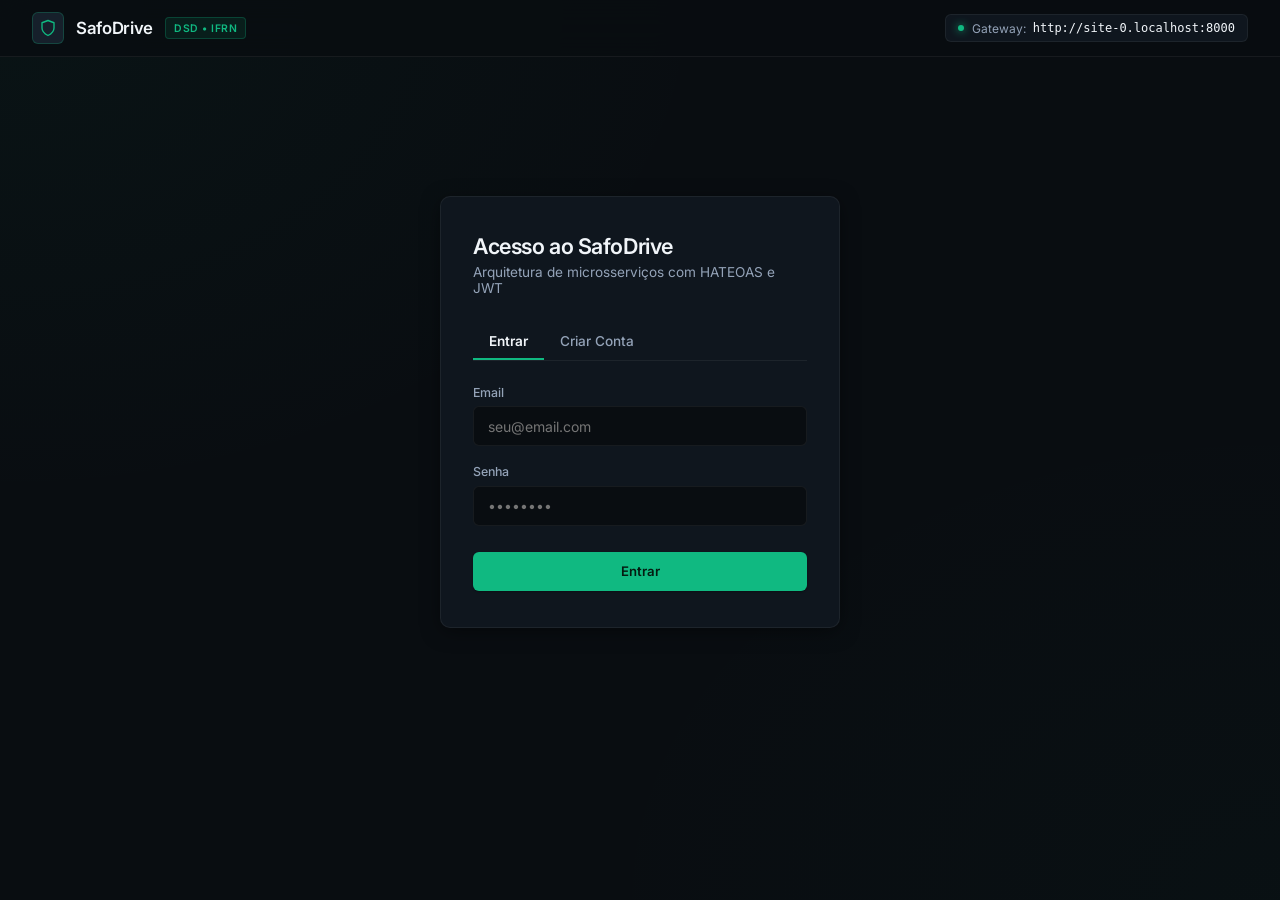
==== frontend/index.html @ 40f110cf "feat(frontend): implementar código para acessos do cliente" ====
<!DOCTYPE html>
<html lang="pt-BR">
<head>
  <meta charset="UTF-8">
  <meta name="viewport" content="width=device-width, initial-scale=1.0">
  <title>SafoDrive — Armazenamento Distribuído</title>
  <!-- Google Fonts: Inter -->
  <link rel="preconnect" href="https://fonts.googleapis.com">
  <link rel="preconnect" href="https://fonts.gstatic.com" crossorigin>
  <link href="https://fonts.googleapis.com/css2?family=Inter:wght@400;500;600;700&family=JetBrains+Mono:wght@400;500&display=swap" rel="stylesheet">
  <link rel="stylesheet" href="css/style.css">
</head>
<body>

  <!-- Barra de Navegação -->
  <header class="navbar">
    <div class="nav-container">
      <a href="#" class="brand">
        <div class="brand-icon">
          <!-- Ícone Escudo / Servidor SVG -->
          <svg class="icon" viewBox="0 0 24 24">
            <path d="M12 22s8-4 8-10V5l-8-3-8 3v7c0 6 8 10 8 10z"/>
          </svg>
        </div>
        <span class="brand-title">SafoDrive</span>
        <span class="brand-tag">DSD • IFRN</span>
      </a>

      <div class="nav-right">
        <!-- Indicador de IP do Gateway -->
        <button id="btn-config-server" class="server-indicator" title="Clique para alterar o endereço do Gateway">
          <span class="status-dot"></span>
          <span>Gateway:</span>
          <span id="current-server-url" style="color:var(--text-primary); font-family:monospace;">http://127.0.0.1:8000</span>
        </button>

        <!-- Informações do Usuário Logado -->
        <div id="user-nav-info" class="user-profile" style="display: none;">
          <div class="avatar" id="nav-avatar">U</div>
          <span id="nav-username" class="username">rubens</span>
          <span id="nav-plan" class="plan-badge">PRO</span>
          <button id="btn-logout" class="btn btn-ghost btn-icon-only" title="Encerrar Sessão">
            <svg class="icon icon-sm" viewBox="0 0 24 24">
              <path d="M9 21H5a2 2 0 0 1-2-2V5a2 2 0 0 1 2-2h4"/>
              <polyline points="16 17 21 12 16 7"/>
              <line x1="21" y1="12" x2="9" y2="12"/>
            </svg>
          </button>
        </div>
      </div>
    </div>
  </header>

  <!-- Conteúdo Principal -->
  <main class="main-wrapper">

    <!-- TELA 1: AUTENTICAÇÃO (LOGIN / REGISTRO) -->
    <section id="auth-section" class="auth-wrapper">
      <div class="auth-card">
        <h1 class="auth-title">Acesso ao SafoDrive</h1>
        <p class="auth-subtitle">Arquitetura de microsserviços com HATEOAS e JWT</p>

        <!-- Abas -->
        <div class="tabs-nav">
          <button id="tab-login" class="tab-btn active">Entrar</button>
          <button id="tab-register" class="tab-btn">Criar Conta</button>
        </div>

        <!-- Formulário de Login -->
        <form id="form-login">
          <div class="form-group">
            <label class="form-label" for="login-email">Email</label>
            <input type="email" id="login-email" class="form-input" placeholder="seu@email.com" required>
          </div>
          <div class="form-group">
            <label class="form-label" for="login-pass">Senha</label>
            <input type="password" id="login-pass" class="form-input" placeholder="••••••••" required>
          </div>
          <button type="submit" class="btn btn-primary" style="width: 100%; padding: 0.75rem; margin-top: 0.5rem;">
            Entrar
          </button>
        </form>

        <!-- Formulário de Registro -->
        <form id="form-register" style="display: none;">
          <div class="form-group">
            <label class="form-label" for="reg-user">Usuário</label>
            <input type="text" id="reg-user" class="form-input" placeholder="ex: rubens" required>
          </div>
          <div class="form-group">
            <label class="form-label" for="reg-email">Email</label>
            <input type="email" id="reg-email" class="form-input" placeholder="seu@email.com" required>
          </div>
          <div class="form-group">
            <label class="form-label" for="reg-pass">Senha</label>
            <input type="password" id="reg-pass" class="form-input" placeholder="Mínimo 6 caracteres" required>
          </div>
          <div class="form-group">
            <label class="form-label" for="reg-plan">Cota de Armazenamento</label>
            <select id="reg-plan" class="form-select">
              <option value="free">Plano Free (15 MB)</option>
              <option value="pro">Plano Pro (50 MB)</option>
              <option value="enterprise">Plano Enterprise (100 MB)</option>
            </select>
          </div>
          <button type="submit" class="btn btn-primary" style="width: 100%; padding: 0.75rem; margin-top: 0.5rem;">
            Criar Conta
          </button>
        </form>
      </div>
    </section>

    <!-- TELA 2: DASHBOARD (AUTENTICADO) -->
    <section id="app-section" style="display: none;">

      <!-- Painel de Topo: 2 Colunas (Cota e Upload) -->
      <div class="top-dashboard">

        <!-- Card 1: Armazenamento e Cota -->
        <div class="panel-card">
          <div class="panel-card-header">
            <div class="panel-card-title">
              <svg class="icon icon-sm" viewBox="0 0 24 24">
                <ellipse cx="12" cy="5" rx="9" ry="3"/>
                <path d="M21 12c0 1.66-4 3-9 3s-9-1.34-9-3"/>
                <path d="M3 5v14c0 1.66 4 3 9 3s9-1.34 9-3V5"/>
              </svg>
              <span>Armazenamento</span>
            </div>
            <button id="btn-inspect-quota" class="btn btn-ghost" style="font-size: 0.7rem; padding: 0.25rem 0.5rem;" title="Inspecionar Payload HATEOAS">
              <svg class="icon icon-sm" viewBox="0 0 24 24"><path d="M10 13a5 5 0 0 0 7.54.54l3-3a5 5 0 0 0-7.07-7.07l-1.72 1.71"/><path d="M14 11a5 5 0 0 0-7.54-.54l-3 3a5 5 0 0 0 7.07 7.07l1.71-1.71"/></svg>
              <span>HATEOAS</span>
            </button>
          </div>

          <div>
            <div class="quota-values">
              <span id="quota-used" class="quota-used">0.00 MB</span>
              <span id="quota-total" class="quota-limit">de 50.0 MB</span>
            </div>
            <div class="progress-track">
              <div id="quota-bar-fill" class="progress-bar" style="width: 0%;"></div>
            </div>
            <div class="quota-footer">
              <span>Uso do espaço</span>
              <span id="quota-percent">0%</span>
            </div>
          </div>
        </div>

        <!-- Card 2: Enviar Arquivo (Dropzone) -->
        <div class="panel-card">
          <div class="panel-card-header">
            <div class="panel-card-title">
              <svg class="icon icon-sm" viewBox="0 0 24 24">
                <path d="M21 15v4a2 2 0 0 1-2 2H5a2 2 0 0 1-2-2v-4"/>
                <polyline points="17 8 12 3 7 8"/>
                <line x1="12" y1="3" x2="12" y2="15"/>
              </svg>
              <span>Upload de Arquivo</span>
            </div>
          </div>

          <div id="dropzone" class="dropzone">
            <svg class="icon icon-lg" viewBox="0 0 24 24" style="color:var(--accent-primary);">
              <path d="M4 14.899A7 7 0 1 1 15.71 8h1.79a4.5 4.5 0 0 1 2.5 8.242"/>
              <path d="M12 12v9"/>
              <path d="m16 16-4-4-4 4"/>
            </svg>
            <span class="dropzone-label">Arraste arquivos aqui para enviar</span>
            <span class="dropzone-sublabel">ou clique para selecionar no computador</span>
            <input type="file" id="file-input" style="display: none;">
          </div>

          <div id="upload-progress" style="display:none; margin-top:0.5rem; font-size:0.75rem; color:var(--accent-primary); text-align:center;">
            Enviando...
          </div>
        </div>

      </div>

      <!-- Seção de Arquivos (com Margem Clara e Título) -->
      <section class="files-section">
        
        <div class="section-header">
          <div class="section-title-group">
            <h2>
              <svg class="icon" viewBox="0 0 24 24">
                <path d="M22 19a2 2 0 0 1-2 2H4a2 2 0 0 1-2-2V5a2 2 0 0 1 2-2h5l2 3h9a2 2 0 0 1 2 2z"/>
              </svg>
              <span>Arquivos Armazenados</span>
            </h2>
            <p>Ações e links de navegação gerenciados dinamicamente via HATEOAS</p>
          </div>

          <div class="filter-bar">
            <div class="search-field">
              <svg class="icon icon-sm" viewBox="0 0 24 24">
                <circle cx="11" cy="11" r="8"/>
                <line x1="21" y1="21" x2="16.65" y2="16.65"/>
              </svg>
              <input type="text" id="search-files" placeholder="Filtrar arquivos...">
            </div>

            <button id="btn-refresh" class="btn btn-ghost" title="Recarregar lista">
              <svg class="icon icon-sm" viewBox="0 0 24 24">
                <polyline points="23 4 23 10 17 10"/>
                <path d="M20.49 15a9 9 0 1 1-2.12-9.36L23 10"/>
              </svg>
              <span>Atualizar</span>
            </button>
          </div>
        </div>

        <!-- Grade de Arquivos -->
        <div id="files-container" class="files-grid">
          <!-- Injetado dinamicamente -->
        </div>

      </section>

    </section>

  </main>

  <!-- MODAL: HATEOAS JSON -->
  <div id="json-modal" class="modal-overlay">
    <div class="modal-card">
      <div class="modal-top">
        <h3 id="json-modal-title" class="modal-title">
          <svg class="icon icon-sm" viewBox="0 0 24 24"><path d="M10 13a5 5 0 0 0 7.54.54l3-3a5 5 0 0 0-7.07-7.07l-1.72 1.71"/><path d="M14 11a5 5 0 0 0-7.54-.54l-3 3a5 5 0 0 0 7.07 7.07l1.71-1.71"/></svg>
          <span>HATEOAS Payload</span>
        </h3>
        <button class="btn btn-ghost btn-icon-only modal-close">&times;</button>
      </div>
      <p style="font-size: 0.775rem; color: var(--text-secondary); margin-bottom: 0.75rem;">
        Resposta emitida pelo Gateway com hiperlinks contextuais (Richardson Nível 3):
      </p>
      <pre id="json-viewer" class="json-box"></pre>
    </div>
  </div>

  <!-- MODAL: PREVIEW DE MÍDIA -->
  <div id="preview-modal" class="modal-overlay">
    <div class="modal-card" style="max-width: 780px;">
      <div class="modal-top">
        <h3 id="preview-title" class="modal-title">
          <svg class="icon icon-sm" viewBox="0 0 24 24"><path d="M1 12s4-8 11-8 11 8 11 8-4 8-11 8-11-8-11-8z"/><circle cx="12" cy="12" r="3"/></svg>
          <span>Visualização</span>
        </h3>
        <button class="btn btn-ghost btn-icon-only modal-close">&times;</button>
      </div>
      <div id="preview-container"></div>
    </div>
  </div>

  <!-- Container de Toasts -->
  <div id="toast-container" class="toast-container"></div>

  <!-- Scripts -->
  <script src="js/api.js"></script>
  <script src="js/app.js"></script>
</body>
</html>
---- frontend/css/style.css ----
:root {
  /* Paleta Base - Dark Minimalista */
  --bg-app: #090d11;
  --bg-surface: #0f161e;
  --bg-surface-elevated: #16202b;
  --bg-surface-hover: #1c2937;
  
  --border-subtle: rgba(255, 255, 255, 0.06);
  --border-medium: rgba(255, 255, 255, 0.12);
  --border-focus: #10b981;

  /* Cores de Destaque - Esmeralda Técnico */
  --accent-primary: #10b981;
  --accent-primary-hover: #059669;
  --accent-subtle: rgba(16, 185, 129, 0.1);
  --accent-border: rgba(16, 185, 129, 0.25);

  /* Tipografia */
  --text-primary: #f1f5f9;
  --text-secondary: #94a3b8;
  --text-tertiary: #64748b;

  --status-danger: #ef4444;
  --status-danger-subtle: rgba(239, 68, 68, 0.1);
  --status-warning: #f59e0b;

  --radius-xs: 4px;
  --radius-sm: 6px;
  --radius-md: 10px;
  --radius-lg: 14px;
  --radius-full: 9999px;

  --shadow-card: 0 4px 20px -2px rgba(0, 0, 0, 0.5);
  --shadow-elevated: 0 10px 30px -4px rgba(0, 0, 0, 0.6);

  --transition-fast: 0.15s cubic-bezier(0.4, 0, 0.2, 1);
  --transition-normal: 0.25s cubic-bezier(0.4, 0, 0.2, 1);
}

* {
  margin: 0;
  padding: 0;
  box-sizing: border-box;
  font-family: 'Inter', -apple-system, BlinkMacSystemFont, 'Segoe UI', Roboto, sans-serif;
  -webkit-font-smoothing: antialiased;
}

body {
  background-color: var(--bg-app);
  color: var(--text-primary);
  min-height: 100vh;
  display: flex;
  flex-direction: column;
  background-image: 
    radial-gradient(at 0% 0%, rgba(16, 185, 129, 0.04) 0px, transparent 40%),
    radial-gradient(at 100% 100%, rgba(16, 185, 129, 0.02) 0px, transparent 40%);
  background-attachment: fixed;
}

/* Scrollbar Minimalista */
::-webkit-scrollbar {
  width: 6px;
  height: 6px;
}
::-webkit-scrollbar-track {
  background: var(--bg-app);
}
::-webkit-scrollbar-thumb {
  background: var(--bg-surface-hover);
  border-radius: var(--radius-full);
}
::-webkit-scrollbar-thumb:hover {
  background: var(--border-medium);
}

/* SVG Icon Helper */
.icon {
  width: 18px;
  height: 18px;
  stroke: currentColor;
  stroke-width: 1.8;
  stroke-linecap: round;
  stroke-linejoin: round;
  fill: none;
  flex-shrink: 0;
}

.icon-sm {
  width: 14px;
  height: 14px;
}

.icon-lg {
  width: 24px;
  height: 24px;
}

.icon-xl {
  width: 32px;
  height: 32px;
  stroke-width: 1.5;
}

/* Header & Navbar */
.navbar {
  position: sticky;
  top: 0;
  z-index: 100;
  background: rgba(9, 13, 17, 0.85);
  backdrop-filter: blur(16px);
  -webkit-backdrop-filter: blur(16px);
  border-bottom: 1px solid var(--border-subtle);
  padding: 0.75rem 2rem;
}

.nav-container {
  max-width: 1300px;
  margin: 0 auto;
  display: flex;
  justify-content: space-between;
  align-items: center;
}

.brand {
  display: flex;
  align-items: center;
  gap: 0.75rem;
  text-decoration: none;
  color: var(--text-primary);
}

.brand-icon {
  width: 32px;
  height: 32px;
  background: var(--bg-surface-elevated);
  border: 1px solid var(--accent-border);
  border-radius: var(--radius-sm);
  display: flex;
  align-items: center;
  justify-content: center;
  color: var(--accent-primary);
}

.brand-title {
  font-size: 1.05rem;
  font-weight: 600;
  letter-spacing: -0.02em;
}

.brand-tag {
  font-size: 0.65rem;
  font-weight: 600;
  letter-spacing: 0.05em;
  text-transform: uppercase;
  padding: 0.2rem 0.5rem;
  background: var(--accent-subtle);
  color: var(--accent-primary);
  border: 1px solid var(--accent-border);
  border-radius: var(--radius-xs);
}

.nav-right {
  display: flex;
  align-items: center;
  gap: 0.75rem;
}

.server-indicator {
  display: flex;
  align-items: center;
  gap: 0.45rem;
  font-size: 0.75rem;
  color: var(--text-secondary);
  background: var(--bg-surface);
  border: 1px solid var(--border-subtle);
  padding: 0.35rem 0.75rem;
  border-radius: var(--radius-sm);
  cursor: pointer;
  transition: all var(--transition-fast);
}

.server-indicator:hover {
  border-color: var(--border-medium);
  color: var(--text-primary);
}

.status-dot {
  width: 6px;
  height: 6px;
  border-radius: var(--radius-full);
  background: var(--accent-primary);
  box-shadow: 0 0 8px var(--accent-primary);
}

.user-profile {
  display: flex;
  align-items: center;
  gap: 0.5rem;
  background: var(--bg-surface);
  border: 1px solid var(--border-subtle);
  padding: 0.3rem 0.6rem;
  border-radius: var(--radius-sm);
}

.avatar {
  width: 24px;
  height: 24px;
  border-radius: var(--radius-xs);
  background: var(--bg-surface-elevated);
  border: 1px solid var(--border-medium);
  color: var(--text-primary);
  font-size: 0.75rem;
  font-weight: 600;
  display: flex;
  align-items: center;
  justify-content: center;
}

.username {
  font-size: 0.8rem;
  font-weight: 500;
  color: var(--text-primary);
}

.plan-badge {
  font-size: 0.65rem;
  font-weight: 600;
  text-transform: uppercase;
  padding: 0.1rem 0.4rem;
  border-radius: var(--radius-xs);
  background: var(--accent-subtle);
  color: var(--accent-primary);
}

/* Layout Principal */
.main-wrapper {
  max-width: 1300px;
  margin: 0 auto;
  padding: 2.5rem 2rem;
  flex: 1;
  width: 100%;
}

/* Botões */
.btn {
  display: inline-flex;
  align-items: center;
  justify-content: center;
  gap: 0.45rem;
  padding: 0.55rem 0.95rem;
  font-size: 0.825rem;
  font-weight: 500;
  border-radius: var(--radius-sm);
  border: 1px solid transparent;
  cursor: pointer;
  transition: all var(--transition-fast);
  text-decoration: none;
  line-height: 1;
}

.btn-primary {
  background: var(--accent-primary);
  color: #051b11;
  font-weight: 600;
  box-shadow: 0 1px 2px rgba(0, 0, 0, 0.3);
}
.btn-primary:hover {
  background: var(--accent-primary-hover);
}

.btn-ghost {
  background: transparent;
  color: var(--text-secondary);
  border-color: var(--border-subtle);
}
.btn-ghost:hover {
  background: var(--bg-surface-hover);
  color: var(--text-primary);
  border-color: var(--border-medium);
}

.btn-danger-ghost {
  background: transparent;
  color: var(--text-tertiary);
  border-color: transparent;
}
.btn-danger-ghost:hover {
  background: var(--status-danger-subtle);
  color: var(--status-danger);
  border-color: rgba(239, 68, 68, 0.2);
}

.btn-icon-only {
  width: 30px;
  height: 30px;
  padding: 0;
  border-radius: var(--radius-sm);
}

/* Auth View */
.auth-wrapper {
  display: flex;
  justify-content: center;
  align-items: center;
  min-height: 70vh;
}

.auth-card {
  width: 100%;
  max-width: 400px;
  background: var(--bg-surface);
  border: 1px solid var(--border-subtle);
  border-radius: var(--radius-md);
  padding: 2.25rem 2rem;
  box-shadow: var(--shadow-card);
}

.auth-title {
  font-size: 1.35rem;
  font-weight: 600;
  letter-spacing: -0.02em;
  margin-bottom: 0.35rem;
}

.auth-subtitle {
  color: var(--text-secondary);
  font-size: 0.85rem;
  margin-bottom: 1.75rem;
}

.tabs-nav {
  display: flex;
  border-bottom: 1px solid var(--border-subtle);
  margin-bottom: 1.5rem;
}

.tab-btn {
  padding: 0.55rem 1rem;
  font-size: 0.85rem;
  font-weight: 500;
  color: var(--text-secondary);
  background: none;
  border: none;
  border-bottom: 2px solid transparent;
  cursor: pointer;
  transition: all var(--transition-fast);
}

.tab-btn.active {
  color: var(--text-primary);
  border-bottom-color: var(--accent-primary);
  font-weight: 600;
}

.form-group {
  margin-bottom: 1.15rem;
}

.form-label {
  display: block;
  font-size: 0.775rem;
  font-weight: 500;
  color: var(--text-secondary);
  margin-bottom: 0.4rem;
}

.form-input, .form-select {
  width: 100%;
  padding: 0.65rem 0.85rem;
  background: var(--bg-app);
  border: 1px solid var(--border-subtle);
  border-radius: var(--radius-sm);
  color: var(--text-primary);
  font-size: 0.875rem;
  transition: all var(--transition-fast);
}

.form-input:focus, .form-select:focus {
  outline: none;
  border-color: var(--border-focus);
  box-shadow: 0 0 0 1px var(--border-focus);
}

/* Painel de Topo: Cota & Upload em 2 Colunas */
.top-dashboard {
  display: grid;
  grid-template-columns: 1fr 1fr;
  gap: 1.5rem;
  margin-bottom: 3.5rem; /* Margem espaçosa e elegante separando da barra de busca */
}

@media (max-width: 860px) {
  .top-dashboard {
    grid-template-columns: 1fr;
    margin-bottom: 2.5rem;
  }
}

.panel-card {
  background: var(--bg-surface);
  border: 1px solid var(--border-subtle);
  border-radius: var(--radius-md);
  padding: 1.5rem;
  box-shadow: var(--shadow-card);
  display: flex;
  flex-direction: column;
  justify-content: space-between;
}

.panel-card-header {
  display: flex;
  justify-content: space-between;
  align-items: center;
  margin-bottom: 1rem;
}

.panel-card-title {
  display: flex;
  align-items: center;
  gap: 0.5rem;
  font-size: 0.9rem;
  font-weight: 600;
  color: var(--text-primary);
}

/* Barra de Cota */
.quota-values {
  display: flex;
  justify-content: space-between;
  align-items: baseline;
  margin-bottom: 0.6rem;
}

.quota-used {
  font-size: 1.4rem;
  font-weight: 600;
  letter-spacing: -0.02em;
  color: var(--text-primary);
}

.quota-limit {
  font-size: 0.825rem;
  color: var(--text-secondary);
}

.progress-track {
  width: 100%;
  height: 6px;
  background: var(--bg-app);
  border-radius: var(--radius-full);
  overflow: hidden;
  border: 1px solid var(--border-subtle);
}

.progress-bar {
  height: 100%;
  background: var(--accent-primary);
  border-radius: var(--radius-full);
  transition: width 0.4s ease;
}

.progress-bar.warning {
  background: var(--status-danger);
}

.quota-footer {
  display: flex;
  justify-content: space-between;
  font-size: 0.75rem;
  color: var(--text-tertiary);
  margin-top: 0.6rem;
}

/* Dropzone Minimalista */
.dropzone {
  border: 1px dashed var(--border-medium);
  background: rgba(255, 255, 255, 0.015);
  border-radius: var(--radius-sm);
  padding: 1.75rem 1rem;
  text-align: center;
  cursor: pointer;
  transition: all var(--transition-fast);
  display: flex;
  flex-direction: column;
  align-items: center;
  justify-content: center;
  gap: 0.4rem;
}

.dropzone:hover, .dropzone.dragover {
  border-color: var(--accent-primary);
  background: var(--accent-subtle);
}

.dropzone-label {
  font-size: 0.85rem;
  font-weight: 500;
  color: var(--text-primary);
}

.dropzone-sublabel {
  font-size: 0.75rem;
  color: var(--text-tertiary);
}

/* Área de Arquivos */
.files-section {
  display: flex;
  flex-direction: column;
  gap: 1rem;
}

.section-header {
  display: flex;
  justify-content: space-between;
  align-items: flex-end;
  border-bottom: 1px solid var(--border-subtle);
  padding-bottom: 1rem;
  margin-bottom: 0.5rem;
}

.section-title-group h2 {
  font-size: 1.15rem;
  font-weight: 600;
  letter-spacing: -0.01em;
  color: var(--text-primary);
  display: flex;
  align-items: center;
  gap: 0.5rem;
}

.section-title-group p {
  font-size: 0.775rem;
  color: var(--text-tertiary);
  margin-top: 0.2rem;
}

.filter-bar {
  display: flex;
  gap: 0.75rem;
  align-items: center;
}

.search-field {
  position: relative;
  width: 280px;
}

.search-field input {
  width: 100%;
  padding: 0.55rem 0.8rem 0.55rem 2.2rem;
  background: var(--bg-surface);
  border: 1px solid var(--border-subtle);
  border-radius: var(--radius-sm);
  color: var(--text-primary);
  font-size: 0.825rem;
  transition: all var(--transition-fast);
}

.search-field input:focus {
  outline: none;
  border-color: var(--accent-primary);
}

.search-field .icon {
  position: absolute;
  left: 0.75rem;
  top: 50%;
  transform: translateY(-50%);
  color: var(--text-tertiary);
}

/* Grade de Arquivos */
.files-grid {
  display: grid;
  grid-template-columns: repeat(auto-fill, minmax(240px, 1fr));
  gap: 1rem;
  min-width: 0;
  width: 100%;
}

.file-card {
  background: var(--bg-surface);
  border: 1px solid var(--border-subtle);
  border-radius: var(--radius-sm);
  padding: 1rem;
  display: flex;
  flex-direction: column;
  justify-content: space-between;
  transition: all var(--transition-fast);
  min-width: 0; /* Previne expansão por conteúdo filho */
  overflow: hidden;
}

.file-card > div {
  min-width: 0;
  width: 100%;
}

.file-card:hover {
  border-color: var(--border-medium);
  background: var(--bg-surface-elevated);
  transform: translateY(-2px);
  box-shadow: var(--shadow-card);
}

.file-card-top {
  display: flex;
  align-items: flex-start;
  justify-content: space-between;
  gap: 0.5rem;
  margin-bottom: 0.85rem;
  min-width: 0;
}

.file-type-pill {
  font-size: 0.65rem;
  font-weight: 700;
  text-transform: uppercase;
  padding: 0.2rem 0.45rem;
  border-radius: var(--radius-xs);
  background: var(--bg-surface-hover);
  color: var(--text-secondary);
  border: 1px solid var(--border-subtle);
  letter-spacing: 0.05em;
  flex-shrink: 0;
}

.file-icon-box {
  width: 36px;
  height: 36px;
  border-radius: var(--radius-xs);
  background: var(--bg-app);
  border: 1px solid var(--border-subtle);
  display: flex;
  align-items: center;
  justify-content: center;
  color: var(--text-secondary);
  flex-shrink: 0;
}

.file-name-text {
  font-size: 0.85rem;
  font-weight: 500;
  color: var(--text-primary);
  display: block;
  width: 100%;
  max-width: 100%;
  white-space: nowrap;
  overflow: hidden;
  text-overflow: ellipsis; /* Trunca com ... sem alargar o card */
  margin-bottom: 0.35rem;
}

.file-info-row {
  display: flex;
  justify-content: space-between;
  font-size: 0.725rem;
  color: var(--text-tertiary);
  margin-bottom: 1rem;
}

.file-card-actions {
  display: flex;
  align-items: center;
  gap: 0.4rem;
  border-top: 1px solid var(--border-subtle);
  padding-top: 0.75rem;
}

.file-card-actions .btn {
  flex: 1;
  padding: 0.4rem 0.5rem;
  font-size: 0.75rem;
}

/* Empty State */
.empty-state {
  text-align: center;
  padding: 4rem 1rem;
  color: var(--text-tertiary);
  grid-column: 1 / -1;
}

.empty-state .icon {
  margin-bottom: 0.75rem;
  color: var(--text-tertiary);
  opacity: 0.4;
}

.empty-state h3 {
  font-size: 0.95rem;
  font-weight: 500;
  color: var(--text-secondary);
  margin-bottom: 0.25rem;
}

.empty-state p {
  font-size: 0.8rem;
}

/* Modais */
.modal-overlay {
  position: fixed;
  inset: 0;
  background: rgba(0, 0, 0, 0.75);
  backdrop-filter: blur(8px);
  z-index: 999;
  display: none;
  align-items: center;
  justify-content: center;
  padding: 1.5rem;
}

.modal-overlay.active {
  display: flex;
}

.modal-card {
  background: var(--bg-surface);
  border: 1px solid var(--border-medium);
  border-radius: var(--radius-md);
  max-width: 650px;
  width: 100%;
  max-height: 85vh;
  overflow-y: auto;
  box-shadow: var(--shadow-elevated);
  padding: 1.5rem;
}

.modal-top {
  display: flex;
  justify-content: space-between;
  align-items: center;
  border-bottom: 1px solid var(--border-subtle);
  padding-bottom: 0.75rem;
  margin-bottom: 1rem;
}

.modal-title {
  font-size: 0.95rem;
  font-weight: 600;
  display: flex;
  align-items: center;
  gap: 0.5rem;
}

.json-box {
  background: #05080c;
  border: 1px solid var(--border-subtle);
  border-radius: var(--radius-xs);
  padding: 1rem;
  font-family: 'JetBrains Mono', 'Fira Code', 'Courier New', monospace;
  font-size: 0.8rem;
  color: #34d399;
  max-height: 380px;
  overflow: auto;
  white-space: pre-wrap;
}

/* Toasts */
.toast-container {
  position: fixed;
  bottom: 1.5rem;
  right: 1.5rem;
  z-index: 1000;
  display: flex;
  flex-direction: column;
  gap: 0.5rem;
}

.toast {
  background: var(--bg-surface-elevated);
  border: 1px solid var(--border-medium);
  padding: 0.75rem 1rem;
  border-radius: var(--radius-sm);
  font-size: 0.825rem;
  display: flex;
  align-items: center;
  gap: 0.6rem;
  box-shadow: var(--shadow-elevated);
  min-width: 280px;
  animation: toastIn 0.25s ease;
}

.toast.error {
  border-left: 3px solid var(--status-danger);
}
.toast.success {
  border-left: 3px solid var(--accent-primary);
}

@keyframes toastIn {
  from { opacity: 0; transform: translateY(10px); }
  to { opacity: 1; transform: translateY(0); }
}

/* ==========================================================
   OTIMIZAÇÃO RESPONSIVA PARA CELULARES E TELAS PEQUENAS
   ========================================================== */
@media (max-width: 768px) {
  .navbar {
    padding: 0.65rem 1rem;
  }

  .nav-container {
    flex-wrap: wrap;
    gap: 0.6rem;
  }

  .brand-title {
    font-size: 0.95rem;
  }

  .brand-tag {
    display: none;
  }

  .nav-right {
    gap: 0.4rem;
  }

  .server-indicator {
    padding: 0.3rem 0.5rem;
    font-size: 0.7rem;
    max-width: 140px;
  }

  .server-indicator span:nth-of-type(2) {
    display: none; /* Oculta a palavra 'Gateway:' no celular */
  }

  #current-server-url {
    overflow: hidden;
    text-overflow: ellipsis;
    white-space: nowrap;
    display: inline-block;
    max-width: 100px;
  }

  .user-profile {
    padding: 0.25rem 0.5rem;
  }

  .username {
    max-width: 70px;
    overflow: hidden;
    text-overflow: ellipsis;
    white-space: nowrap;
  }

  .main-wrapper {
    padding: 1.25rem 1rem;
  }

  /* Painel Superior no Celular */
  .top-dashboard {
    grid-template-columns: 1fr;
    gap: 1rem;
    margin-bottom: 2rem;
  }

  .panel-card {
    padding: 1.15rem 1rem;
  }

  .quota-used {
    font-size: 1.2rem;
  }

  .dropzone {
    padding: 1.25rem 0.75rem;
  }

  /* Cabeçalho de Arquivos e Busca no Celular */
  .section-header {
    flex-direction: column;
    align-items: stretch;
    gap: 0.85rem;
  }

  .filter-bar {
    width: 100%;
    display: flex;
    gap: 0.5rem;
  }

  .search-field {
    width: 100%;
    flex: 1;
  }

  /* Grade de Arquivos em 1 Coluna no Celular */
  .files-grid {
    grid-template-columns: 1fr;
    gap: 0.75rem;
  }

  .file-card {
    padding: 0.85rem;
  }

  .file-card-actions {
    display: flex;
    gap: 0.35rem;
  }

  .modal-card {
    padding: 1.15rem 1rem;
    max-width: 95vw;
  }

  .auth-card {
    padding: 1.75rem 1.25rem;
  }
}
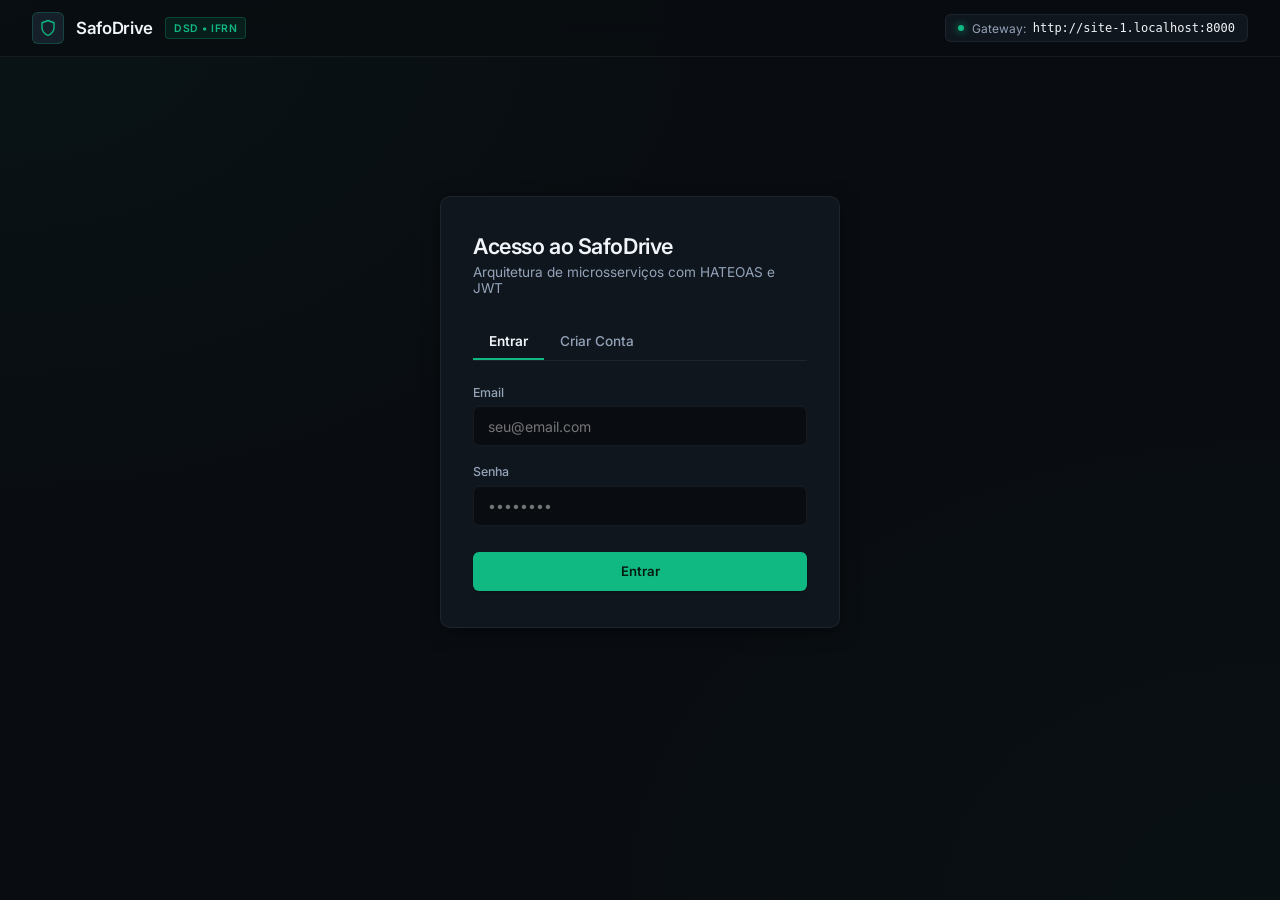
==== commit c98771f4: "feat(frontend): integrar cliente SOAP em JavaScript e modal de auditoria" ====
--- a/frontend/index.html
+++ b/frontend/index.html
@@ -254,11 +254,79 @@
     </div>
   </div>
 
+  <!-- MODAL: CERTIFICADO DE AUTENTICIDADE E INTEGRIDADE (SOAP) -->
+  <div id="soap-modal" class="modal-overlay">
+    <div class="modal-card" style="max-width: 680px;">
+      <div class="modal-top">
+        <h3 class="modal-title">
+          <svg class="icon icon-sm" viewBox="0 0 24 24"><path d="M12 22s8-4 8-10V5l-8-3-8 3v7c0 6 8 10 8 10z"/></svg>
+          <span id="soap-modal-title">Certificado de Autenticidade e Integridade</span>
+        </h3>
+        <button class="btn btn-ghost btn-icon-only modal-close">&times;</button>
+      </div>
+
+      <p style="font-size: 0.775rem; color: var(--text-secondary); margin-bottom: 0.75rem;">
+        Validação criptográfica e carimbo temporal emitidos pelo serviço notarial da aplicação:
+      </p>
+
+      <!-- Dados do Registro -->
+      <div style="background: var(--bg-primary); border: 1px solid var(--border-color); border-radius: var(--radius-sm); padding: 0.75rem; margin-bottom: 1rem;">
+        <div style="display: grid; grid-template-columns: 1fr 1fr; gap: 0.75rem; margin-bottom: 0.5rem;">
+          <div>
+            <label class="form-label">Arquivo</label>
+            <div id="soap-display-filename" style="font-weight: 600; font-size: 0.85rem; color: var(--text-primary);">-</div>
+          </div>
+          <div>
+            <label class="form-label">Protocolo de Registro</label>
+            <div id="soap-display-protocolo" style="font-family: monospace; font-size: 0.85rem; color: var(--accent-primary); font-weight: 600;">-</div>
+          </div>
+        </div>
+        <div style="margin-bottom: 0.5rem;">
+          <label class="form-label">Hash SHA-256 Registrado</label>
+          <div id="soap-display-hash" style="font-family: monospace; font-size: 0.72rem; word-break: break-all; background: var(--bg-secondary); padding: 0.35rem 0.5rem; border-radius: var(--radius-sm);">-</div>
+        </div>
+        <div style="display: grid; grid-template-columns: 1fr 1fr; gap: 0.75rem;">
+          <div>
+            <label class="form-label">Data de Emissão (UTC)</label>
+            <div id="soap-display-data" style="font-size: 0.75rem; color: var(--text-secondary);">-</div>
+          </div>
+          <div>
+            <label class="form-label">Situação</label>
+            <div id="soap-display-status" style="font-size: 0.75rem; font-weight: 600; color: #10b981;">-</div>
+          </div>
+        </div>
+      </div>
+
+      <!-- Ações de Auditoria -->
+      <div style="display: flex; gap: 0.5rem; margin-bottom: 1rem;">
+        <button id="soap-btn-auditar-sucesso" class="btn btn-primary" style="flex: 1; font-size: 0.75rem;">
+          Verificar Integridade
+        </button>
+        <button id="soap-btn-auditar-falha" class="btn btn-danger-ghost" style="flex: 1; font-size: 0.75rem;">
+          Simular Adulteração (Teste de Falha)
+        </button>
+      </div>
+
+      <!-- Botão para emitir se ainda não tiver -->
+      <button id="soap-btn-emitir-agora" class="btn btn-secondary" style="width: 100%; display: none; margin-bottom: 0.75rem; font-size: 0.8rem;">
+        Emitir Certificado de Autenticidade
+      </button>
+
+      <!-- Resposta / SOAP XML Output -->
+      <div id="soap-output-container" style="display: none; border-top: 1px solid var(--border-color); padding-top: 0.75rem;">
+        <div id="soap-status-alert" style="padding: 0.5rem 0.75rem; border-radius: var(--radius-sm); font-size: 0.8rem; margin-bottom: 0.5rem;"></div>
+        <label class="form-label">Envelope XML (Resposta SOAP)</label>
+        <pre id="soap-xml-viewer" class="json-box" style="max-height: 180px; font-size: 0.7rem;"></pre>
+      </div>
+    </div>
+  </div>
+
   <!-- Container de Toasts -->
   <div id="toast-container" class="toast-container"></div>
 
   <!-- Scripts -->
   <script src="js/api.js"></script>
+  <script src="js/soap.js"></script>
   <script src="js/app.js"></script>
 </body>
 </html>
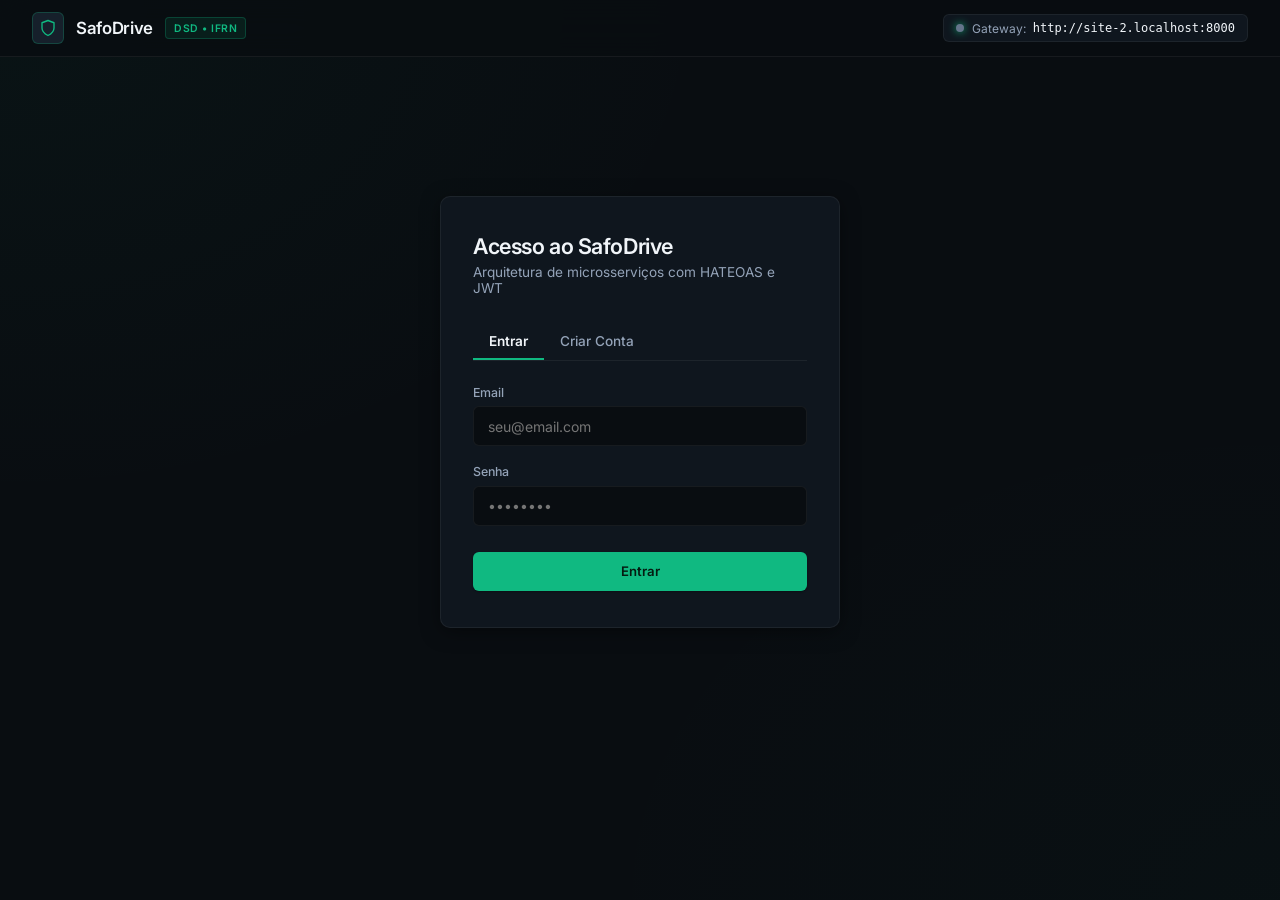
==== commit 4734bdc7: "feat(frontend): adicionar gaveta de chat em tempo real e compartilhamento de arquivos" ====
--- a/frontend/index.html
+++ b/frontend/index.html
@@ -8,7 +8,7 @@
   <link rel="preconnect" href="https://fonts.googleapis.com">
   <link rel="preconnect" href="https://fonts.gstatic.com" crossorigin>
   <link href="https://fonts.googleapis.com/css2?family=Inter:wght@400;500;600;700&family=JetBrains+Mono:wght@400;500&display=swap" rel="stylesheet">
-  <link rel="stylesheet" href="css/style.css">
+  <link rel="stylesheet" href="css/style.css?v=2">
 </head>
 <body>
 
@@ -324,9 +324,75 @@
   <!-- Container de Toasts -->
   <div id="toast-container" class="toast-container"></div>
 
+  <div id="chat-drawer" style="display: none;">
+    <div id="chat-header-bar" class="chat-header-bar">
+      <div class="chat-header-left">
+        <span id="chat-status-dot" class="status-dot"></span>
+        <span id="chat-header-title" class="chat-title-text">Mensagens da Equipe</span>
+        <span id="chat-unread-badge" class="chat-unread-badge">0</span>
+      </div>
+      <div class="chat-header-right">
+        <svg class="icon icon-sm chat-toggle-icon" viewBox="0 0 24 24"><path d="M18 15l-6-6-6 6"/></svg>
+      </div>
+    </div>
+
+    <div id="chat-drawer-body" class="chat-drawer-body">
+      <div class="chat-tabs">
+        <button id="chat-tab-global" class="chat-tab-btn active" title="Canal Geral da Equipe (Broadcast)">
+          <svg class="icon icon-sm" viewBox="0 0 24 24"><circle cx="12" cy="12" r="10"/><line x1="2" y1="12" x2="22" y2="12"/><path d="M12 2a15.3 15.3 0 0 1 4 10 15.3 15.3 0 0 1-4 10 15.3 15.3 0 0 1-4-10 15.3 15.3 0 0 1 4-10z"/></svg>
+          <span># Geral</span>
+        </button>
+        <button id="chat-tab-users" class="chat-tab-btn">
+          <svg class="icon icon-sm" viewBox="0 0 24 24"><path d="M17 21v-2a4 4 0 0 0-4-4H5a4 4 0 0 0-4 4v2"/><circle cx="9" cy="7" r="4"/><path d="M23 21v-2a4 4 0 0 0-3-3.87"/><path d="M16 3.13a4 4 0 0 1 0 7.75"/></svg>
+          <span id="chat-online-count-label">Pessoas (0)</span>
+        </button>
+      </div>
+
+      <div id="chat-dm-bar" class="chat-dm-bar">
+        <span>Conversando com: <strong id="chat-dm-target-name"></strong></span>
+        <button id="chat-dm-back-btn" class="chat-dm-back-btn">&larr; Voltar ao Geral</button>
+      </div>
+
+      <div id="chat-messages-container" class="chat-messages-scroll">
+        <div style="font-size:0.75rem; color:var(--text-tertiary); text-align:center; margin-top:2rem;">
+          Conectando ao chat da equipe...
+        </div>
+      </div>
+
+      <div id="chat-users-container" class="chat-users-scroll"></div>
+
+      <div class="chat-drawer-footer">
+        <button id="chat-btn-attach" class="chat-btn-action" title="Compartilhar arquivo do Drive no chat">
+          <svg class="icon icon-sm" viewBox="0 0 24 24"><path d="M21.44 11.05l-9.19 9.19a6 6 0 0 1-8.49-8.49l9.19-9.19a4 4 0 0 1 5.66 5.66l-9.2 9.19a2 2 0 0 1-2.83-2.83l8.49-8.48"/></svg>
+        </button>
+        <input type="text" id="chat-input-text" class="chat-input-text" placeholder="Digite uma mensagem..." autocomplete="off">
+        <button id="chat-btn-send" class="chat-btn-action chat-btn-send" title="Enviar mensagem">
+          <svg class="icon icon-sm" viewBox="0 0 24 24"><line x1="22" y1="2" x2="11" y2="13"/><polygon points="22 2 15 22 11 13 2 9 22 2"/></svg>
+        </button>
+      </div>
+    </div>
+  </div>
+
+  <div id="chat-share-modal" class="modal-overlay">
+    <div class="modal-card" style="max-width: 480px;">
+      <div class="modal-top">
+        <h3 class="modal-title">
+          <svg class="icon icon-sm" viewBox="0 0 24 24"><path d="M21 15a2 2 0 0 1-2 2H7l-4 4V5a2 2 0 0 1 2-2h14a2 2 0 0 1 2 2z"/></svg>
+          <span>Compartilhar Arquivo no Chat</span>
+        </h3>
+        <button class="btn btn-ghost btn-icon-only modal-close">&times;</button>
+      </div>
+      <p style="font-size: 0.775rem; color: var(--text-secondary); margin-bottom: 0.75rem;">
+        Selecione um arquivo do seu Drive para enviar em tempo real na conversa:
+      </p>
+      <div id="chat-share-files-list" style="max-height: 260px; overflow-y: auto; display: flex; flex-direction: column; gap: 0.4rem; margin-bottom: 0.75rem;"></div>
+    </div>
+  </div>
+
   <!-- Scripts -->
   <script src="js/api.js"></script>
   <script src="js/soap.js"></script>
+  <script src="js/chat.js"></script>
   <script src="js/app.js"></script>
 </body>
 </html>
--- a/frontend/css/style.css
+++ b/frontend/css/style.css
@@ -57,7 +57,6 @@
   background-attachment: fixed;
 }
 
-/* Scrollbar Minimalista */
 ::-webkit-scrollbar {
   width: 6px;
   height: 6px;
@@ -381,12 +380,11 @@
   box-shadow: 0 0 0 1px var(--border-focus);
 }
 
-/* Painel de Topo: Cota & Upload em 2 Colunas */
 .top-dashboard {
   display: grid;
   grid-template-columns: 1fr 1fr;
   gap: 1.5rem;
-  margin-bottom: 3.5rem; /* Margem espaçosa e elegante separando da barra de busca */
+  margin-bottom: 3.5rem;
 }
 
 @media (max-width: 860px) {
@@ -795,9 +793,6 @@
   to { opacity: 1; transform: translateY(0); }
 }
 
-/* ==========================================================
-   OTIMIZAÇÃO RESPONSIVA PARA CELULARES E TELAS PEQUENAS
-   ========================================================== */
 @media (max-width: 768px) {
   .navbar {
     padding: 0.65rem 1rem;
@@ -827,7 +822,7 @@
   }
 
   .server-indicator span:nth-of-type(2) {
-    display: none; /* Oculta a palavra 'Gateway:' no celular */
+    display: none;
   }
 
   #current-server-url {
@@ -853,7 +848,6 @@
     padding: 1.25rem 1rem;
   }
 
-  /* Painel Superior no Celular */
   .top-dashboard {
     grid-template-columns: 1fr;
     gap: 1rem;
@@ -872,7 +866,6 @@
     padding: 1.25rem 0.75rem;
   }
 
-  /* Cabeçalho de Arquivos e Busca no Celular */
   .section-header {
     flex-direction: column;
     align-items: stretch;
@@ -890,7 +883,6 @@
     flex: 1;
   }
 
-  /* Grade de Arquivos em 1 Coluna no Celular */
   .files-grid {
     grid-template-columns: 1fr;
     gap: 0.75rem;
@@ -914,3 +906,427 @@
     padding: 1.75rem 1.25rem;
   }
 }
+
+#chat-drawer {
+  position: fixed;
+  bottom: 0;
+  right: 24px;
+  width: 360px;
+  max-width: calc(100vw - 32px);
+  height: 480px;
+  max-height: calc(100vh - 80px);
+  z-index: 999;
+  font-family: inherit;
+  display: flex;
+  flex-direction: column;
+  background: var(--bg-surface);
+  border: 1px solid var(--border-medium);
+  border-bottom: none;
+  border-radius: var(--radius-md) var(--radius-md) 0 0;
+  box-shadow: var(--shadow-elevated);
+  transform: translateY(calc(100% - 46px));
+  transition: transform 0.28s cubic-bezier(0.4, 0, 0.2, 1);
+  overflow: hidden;
+}
+
+#chat-drawer.open {
+  transform: translateY(0);
+}
+
+.chat-header-bar {
+  height: 46px;
+  flex-shrink: 0;
+  background: var(--bg-surface-elevated);
+  border-bottom: 1px solid var(--border-subtle);
+  padding: 0 0.9rem;
+  display: flex;
+  align-items: center;
+  justify-content: space-between;
+  cursor: pointer;
+  user-select: none;
+  transition: background var(--transition-fast);
+}
+
+.chat-header-bar:hover {
+  background: var(--bg-surface-hover);
+}
+
+.chat-header-left {
+  display: flex;
+  align-items: center;
+  gap: 0.5rem;
+}
+
+.status-dot {
+  width: 8px;
+  height: 8px;
+  border-radius: 50%;
+  background-color: #64748b;
+  display: inline-block;
+  flex-shrink: 0;
+}
+
+.status-dot.online {
+  background-color: var(--accent-primary);
+  box-shadow: 0 0 8px rgba(16, 185, 129, 0.6);
+  animation: pulse-green 2s infinite;
+}
+
+@keyframes pulse-green {
+  0% { transform: scale(0.95); box-shadow: 0 0 0 0 rgba(16, 185, 129, 0.7); }
+  70% { transform: scale(1); box-shadow: 0 0 0 6px rgba(16, 185, 129, 0); }
+  100% { transform: scale(0.95); box-shadow: 0 0 0 0 rgba(16, 185, 129, 0); }
+}
+
+.chat-title-text {
+  font-size: 0.825rem;
+  font-weight: 600;
+  color: var(--text-primary);
+}
+
+.chat-unread-badge {
+  background-color: var(--status-danger);
+  color: #fff;
+  font-size: 0.65rem;
+  font-weight: 700;
+  padding: 0.15rem 0.45rem;
+  border-radius: var(--radius-full);
+  display: none;
+}
+
+.chat-header-right {
+  display: flex;
+  align-items: center;
+  gap: 0.35rem;
+}
+
+.chat-toggle-icon {
+  transition: transform 0.25s ease;
+  color: var(--text-secondary);
+}
+
+#chat-drawer.open .chat-toggle-icon {
+  transform: rotate(180deg);
+}
+
+.chat-drawer-body {
+  flex: 1;
+  min-height: 0;
+  display: flex;
+  flex-direction: column;
+  background: var(--bg-surface);
+  overflow: hidden;
+}
+
+.chat-tabs {
+  height: 38px;
+  flex-shrink: 0;
+  display: flex;
+  background: var(--bg-surface-elevated);
+  border-bottom: 1px solid var(--border-subtle);
+  padding: 0.25rem 0.5rem;
+  gap: 0.35rem;
+}
+
+.chat-tab-btn {
+  flex: 1;
+  height: 100%;
+  padding: 0 0.5rem;
+  font-size: 0.725rem;
+  font-weight: 600;
+  background: transparent;
+  border: none;
+  border-radius: var(--radius-xs);
+  color: var(--text-secondary);
+  cursor: pointer;
+  transition: all var(--transition-fast);
+  display: flex;
+  align-items: center;
+  justify-content: center;
+  gap: 0.35rem;
+  white-space: nowrap;
+}
+
+.chat-tab-btn:hover {
+  color: var(--text-primary);
+  background: rgba(255, 255, 255, 0.05);
+}
+
+.chat-tab-btn.active {
+  color: var(--accent-primary);
+  background: var(--accent-subtle);
+}
+
+.chat-dm-bar {
+  height: 32px;
+  flex-shrink: 0;
+  display: none;
+  align-items: center;
+  justify-content: space-between;
+  padding: 0 0.65rem;
+  background: rgba(16, 185, 129, 0.08);
+  border-bottom: 1px solid var(--accent-border);
+  font-size: 0.725rem;
+}
+
+.chat-dm-bar.active {
+  display: flex;
+}
+
+.chat-dm-back-btn {
+  background: transparent;
+  border: none;
+  color: var(--accent-primary);
+  cursor: pointer;
+  font-size: 0.7rem;
+  font-weight: 600;
+  display: flex;
+  align-items: center;
+  gap: 0.2rem;
+}
+
+.chat-dm-back-btn:hover {
+  text-decoration: underline;
+}
+
+.chat-messages-scroll {
+  flex: 1;
+  min-height: 0;
+  overflow-y: auto;
+  padding: 0.75rem;
+  display: flex;
+  flex-direction: column;
+  gap: 0.65rem;
+}
+
+.chat-bubble {
+  max-width: 85%;
+  padding: 0.55rem 0.75rem;
+  border-radius: var(--radius-md);
+  font-size: 0.8rem;
+  line-height: 1.4;
+  word-break: break-word;
+  position: relative;
+}
+
+.chat-bubble.mine {
+  align-self: flex-end;
+  background: rgba(16, 185, 129, 0.15);
+  border: 1px solid rgba(16, 185, 129, 0.3);
+  color: var(--text-primary);
+  border-bottom-right-radius: 2px;
+}
+
+.chat-bubble.theirs {
+  align-self: flex-start;
+  background: var(--bg-surface-elevated);
+  border: 1px solid var(--border-subtle);
+  color: var(--text-primary);
+  border-bottom-left-radius: 2px;
+}
+
+.chat-bubble-sender {
+  font-size: 0.675rem;
+  font-weight: 700;
+  color: var(--accent-primary);
+  margin-bottom: 0.2rem;
+  display: flex;
+  justify-content: space-between;
+  gap: 0.5rem;
+}
+
+.chat-bubble-time {
+  font-size: 0.625rem;
+  color: var(--text-tertiary);
+  font-weight: normal;
+}
+
+.chat-file-card {
+  margin-top: 0.45rem;
+  background: var(--bg-surface);
+  border: 1px solid var(--border-medium);
+  border-radius: var(--radius-sm);
+  padding: 0.5rem 0.65rem;
+}
+
+.chat-file-header {
+  display: flex;
+  align-items: center;
+  gap: 0.45rem;
+  margin-bottom: 0.35rem;
+}
+
+.chat-file-name {
+  font-weight: 600;
+  font-size: 0.775rem;
+  color: var(--text-primary);
+  white-space: nowrap;
+  overflow: hidden;
+  text-overflow: ellipsis;
+  flex: 1;
+}
+
+.chat-file-meta {
+  font-size: 0.675rem;
+  color: var(--text-secondary);
+  display: flex;
+  align-items: center;
+  gap: 0.35rem;
+  margin-bottom: 0.45rem;
+}
+
+.chat-file-actions {
+  display: flex;
+  gap: 0.35rem;
+}
+
+.chat-file-btn {
+  flex: 1;
+  padding: 0.35rem 0.45rem;
+  font-size: 0.675rem;
+  font-weight: 600;
+  border-radius: var(--radius-xs);
+  cursor: pointer;
+  display: flex;
+  align-items: center;
+  justify-content: center;
+  gap: 0.25rem;
+  text-decoration: none;
+  transition: all var(--transition-fast);
+  white-space: nowrap;
+}
+
+.chat-file-btn-download {
+  background: var(--bg-surface-elevated);
+  border: 1px solid var(--border-subtle);
+  color: var(--text-primary);
+}
+
+.chat-file-btn-download:hover {
+  background: var(--bg-surface-hover);
+}
+
+.chat-file-btn-save {
+  background: var(--accent-primary);
+  border: 1px solid var(--accent-primary);
+  color: #000;
+}
+
+.chat-file-btn-save:hover {
+  background: var(--accent-primary-hover);
+}
+
+.chat-users-scroll {
+  flex: 1;
+  min-height: 0;
+  overflow-y: auto;
+  padding: 0.5rem;
+  display: none;
+}
+
+.chat-users-scroll.active {
+  display: flex;
+  flex-direction: column;
+  gap: 0.35rem;
+}
+
+.chat-user-row {
+  display: flex;
+  align-items: center;
+  justify-content: space-between;
+  padding: 0.45rem 0.65rem;
+  border-radius: var(--radius-sm);
+  background: var(--bg-surface-elevated);
+  border: 1px solid var(--border-subtle);
+  transition: background var(--transition-fast);
+}
+
+.chat-user-row:hover {
+  background: var(--bg-surface-hover);
+}
+
+.chat-user-info {
+  display: flex;
+  align-items: center;
+  gap: 0.5rem;
+}
+
+.chat-user-avatar {
+  width: 26px;
+  height: 26px;
+  border-radius: 50%;
+  background: var(--accent-subtle);
+  color: var(--accent-primary);
+  font-size: 0.725rem;
+  font-weight: 700;
+  display: flex;
+  align-items: center;
+  justify-content: center;
+}
+
+.chat-drawer-footer {
+  height: 52px;
+  flex-shrink: 0;
+  padding: 0.5rem;
+  background: var(--bg-surface-elevated);
+  border-top: 1px solid var(--border-subtle);
+  display: flex;
+  align-items: center;
+  gap: 0.35rem;
+}
+
+.chat-input-text {
+  flex: 1;
+  height: 34px;
+  background: var(--bg-surface);
+  border: 1px solid var(--border-medium);
+  border-radius: var(--radius-sm);
+  padding: 0 0.65rem;
+  font-size: 0.775rem;
+  color: var(--text-primary);
+  outline: none;
+  transition: border-color var(--transition-fast);
+}
+
+.chat-input-text:focus {
+  border-color: var(--accent-primary);
+}
+
+.chat-btn-action {
+  width: 34px;
+  height: 34px;
+  flex-shrink: 0;
+  display: flex;
+  align-items: center;
+  justify-content: center;
+  background: var(--bg-surface);
+  border: 1px solid var(--border-subtle);
+  border-radius: var(--radius-sm);
+  color: var(--text-secondary);
+  cursor: pointer;
+  transition: all var(--transition-fast);
+}
+
+.chat-btn-action:hover {
+  color: var(--accent-primary);
+  border-color: var(--accent-border);
+}
+
+.chat-btn-send {
+  background: var(--accent-primary);
+  border-color: var(--accent-primary);
+  color: #000;
+}
+
+.chat-btn-send:hover {
+  background: var(--accent-primary-hover);
+  color: #000;
+}
+
+@media (max-width: 600px) {
+  #chat-drawer {
+    right: 8px;
+    width: calc(100vw - 16px);
+  }
+}
+
